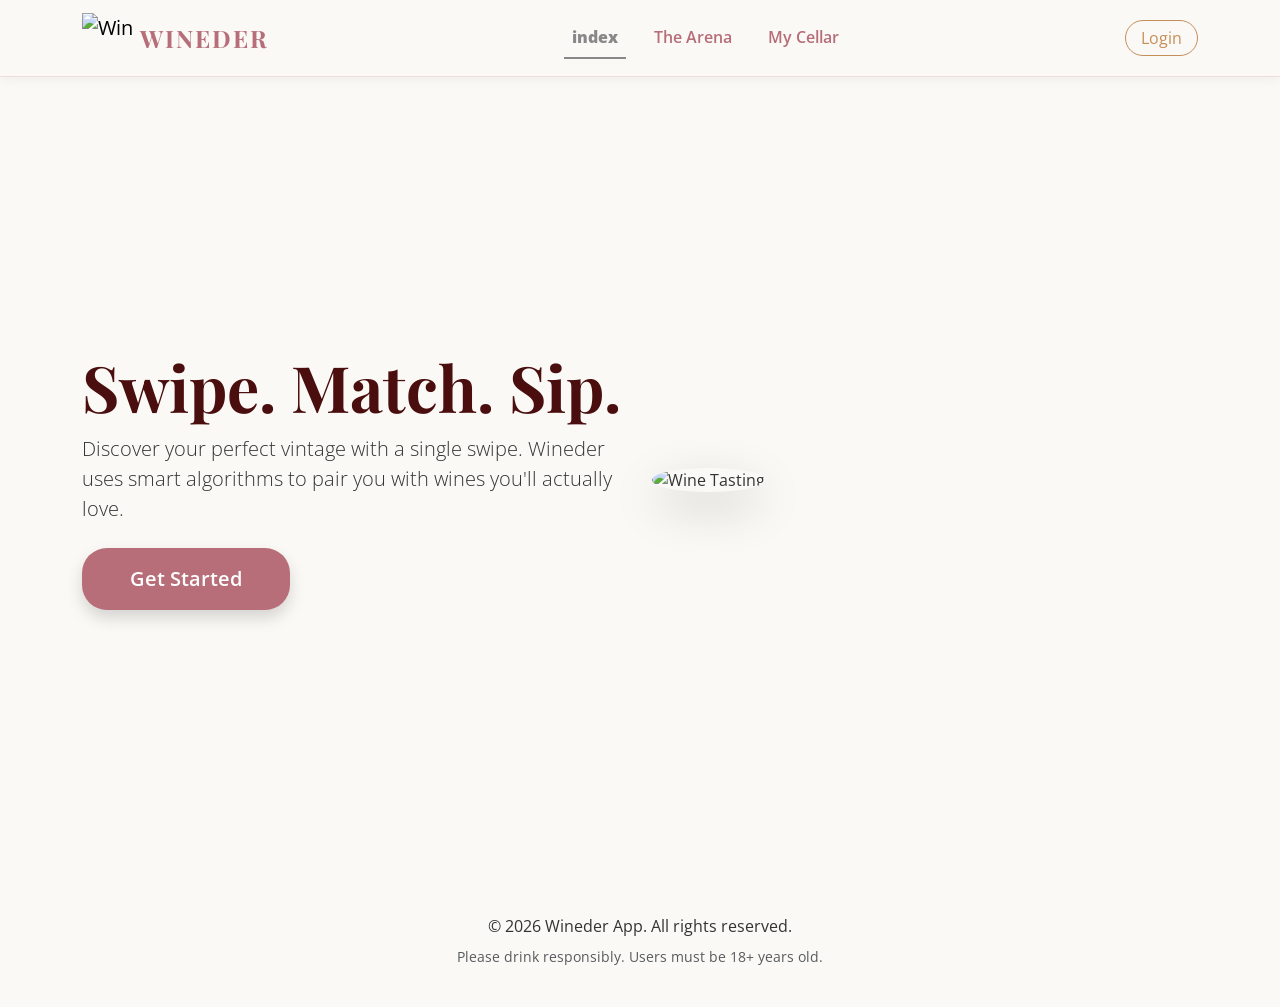
==== index.html @ 94b32fdc "Add files via upload" ====
<!DOCTYPE html>
<html lang="en">
<head>
    <meta charset="UTF-8">
    <meta name="viewport" content="width=device-width, initial-scale=1.0">
    <title>Wineder | Swipe. Match. Sip.</title>
    <!-- ספריות עיצוב חיצוניות -->
    <link rel="stylesheet" href="https://cdnjs.cloudflare.com/ajax/libs/font-awesome/6.0.0/css/all.min.css">
    <link href="https://cdn.jsdelivr.net/npm/bootstrap@5.3.0/dist/css/bootstrap.min.css" rel="stylesheet">
    <link href="https://fonts.googleapis.com/css2?family=Open+Sans:wght@400;600&family=Playfair+Display:wght@700&display=swap" rel="stylesheet">
     <!-- קובץ העיצוב הראשי של האתר -->
    <link rel="stylesheet" href="style.css">
</head>
<body>

 <!-- תפריט ניווט עליון -->
<nav class="navbar navbar-expand-lg sticky-top">
    <div class="container">
        <a class="navbar-brand d-flex align-items-center" href="index.html">
            <img src="images/logo.png" alt="Wineder Logo" width="50" height="50" class="me-2">
            <span class="brand-name" style="font-family: 'Playfair Display', serif; font-weight: 700; color: #B76E79; letter-spacing: 2px;">WINEDER</span>
        </a>
        
        <button class="navbar-toggler" type="button" data-bs-toggle="collapse" data-bs-target="#navbarNav">
            <span class="navbar-toggler-icon"></span>
        </button>

        <!-- קישורי ניווט באתר -->
        <div class="collapse navbar-collapse" id="navbarNav">
                <ul class="navbar-nav mx-auto">
                    <li class="nav-item"><a class="nav-link active" href="index.html">index</a></li>
                    
                    <li class="nav-item"><a class="nav-link" href="#" onclick="checkAccess(event, 'arena.html')">The Arena</a></li>
                    <li class="nav-item"><a class="nav-link" href="#" onclick="checkAccess(event, 'cellar.html')">My Cellar</a></li>
                </ul>
            <!-- אזור המשתמש לאחר התחברות -->
            <div id="userArea" class="d-flex align-items-center"></div>
        </div>
    </div>
</nav>
   
   <!-- התוכן של עמוד הבית -->
    <header class="hero-section d-flex align-items-center">
        <div class="container text-center text-lg-start">
            <div class="row align-items-center">
                <!-- טקסט פתיחה וכפתור התחלה -->
                <div class="col-lg-6 hero-text">
                    <h1 class="display-3 fw-bold">Swipe. Match. Sip.</h1>
                    <p class="lead mb-4">Discover your perfect vintage with a single swipe. Wineder uses smart algorithms to pair you with wines you'll actually love.</p>
                    <div class="d-grid d-sm-flex justify-content-center justify-content-lg-start">
                        <a href="login.html" class="btn btn-rose btn-lg px-5 py-3 shadow">Get Started</a>
                    </div>
                </div>
                <div class="col-lg-6 d-none d-lg-block">
                    <img src="https://images.unsplash.com/photo-1510812431401-41d2bd2722f3?q=80&w=1000&auto=format&fit=crop" alt="Wine Tasting" class="img-fluid rounded-circle shadow-lg hero-img">
                </div>
            </div>
        </div>
    </header>

    <!-- תחתית העמוד -->
    <footer class="py-4 mt-5">
        <div class="container text-center">
            <p class="mb-2">&copy; 2026 Wineder App. All rights reserved.</p>
            <p class="small text-muted">Please drink responsibly. Users must be 18+ years old.</p>
        </div>
    </footer>

    <!-- חלונית התחברות למשתמש לא מחובר -->
    <div id="loginModal" class="modal-overlay" style="display: none;">
        <div class="custom-modal-content text-center">
            <h3 style="color: #C68E58; font-family: 'Playfair Display', serif;">Login Required</h3>
            <p>Please log in to access the Arena or your Cellar.</p>
            <div class="d-grid gap-2">
                <button class="btn btn-rose" onclick="window.location.href='login.html'">Go to Login</button>
                <button class="btn btn-link text-muted" onclick="closeModal()">Close</button>
            </div>
        </div>
    </div>

    <script src="https://cdn.jsdelivr.net/npm/bootstrap@5.3.0/dist/js/bootstrap.bundle.min.js"></script>
    <script src="scriptlogin.js"></script>
</body>
</html>
---- style.css ----
/* קובץ זה אחראי על עיצוב עמוד הבית, תפריט ועיצובים בסיסיים*/

/* פלטת צבעים מרכזית */
:root {
    --rose: #B76E79;
    --gold: #C68E58;
    --pearl: #FAF9F6;
    --dark-wine: #4A0E0E;
}

/* הגדרות כלליות לגוף העמוד */
body {
    background-color: var(--pearl);
    font-family: 'Open Sans', sans-serif;
    color: #333;
}

/* פונט לכותרות*/
h1, h2, .brand-name {
    font-family: 'Playfair Display', serif;
}

/* עיצוב סרגל הניווט (תפריט עליון) */
.navbar {
    background-color: var(--pearl) !important;
    box-shadow: 0 2px 10px rgba(0,0,0,0.05);
    border-bottom: 1px solid rgba(183, 110, 121, 0.2);
}

.brand-name {
    color: var(--rose);
    font-size: 1.5rem;
    font-weight: bold;
    letter-spacing: 2px;
}

.nav-link {
    color: var(--rose) !important;
    font-weight: 600;
    transition: color 0.3s;
    margin: 0 10px;
}

/* כשעוברים עם העכבר יהיה זהב */
.nav-link:hover {
    color: var(--gold) !important;
}


/* הדגשת העמוד הנוכחי בתפריט */
.nav-link.active {
    color: #888888 !important;
    font-weight: 800;
    border-bottom: 2px solid #888888;
}

/* עיצוב אזור משתמש */
#userArea {
    font-family: 'Open Sans', sans-serif;
    color: var(--rose);
}

.btn-outline-gold {
    color: var(--gold);
    border-color: var(--gold);
    border-radius: 20px;
}

.btn-outline-gold:hover {
    background-color: var(--gold);
    color: white;
}

/* Hero Section */
.hero-section {
    min-height: 85vh;
    padding: 100px 0 60px 0;
}

.hero-text h1 {
    color: var(--dark-wine);
}

/* כפתור רוזה עם אפקט הגדלה במעבר עכבר */
.btn-rose {
    background-color: var(--rose);
    color: white;
    border: none;
    padding: 12px 30px;
    border-radius: 25px;
    font-weight: 600;
    transition: transform 0.2s, background-color 0.3s, opacity 0.3s;
}

.btn-rose:hover {
    background-color: #a35d68;
    color: white;
    opacity: 0.9;
    transform: scale(1.05);
}

/* עיצוב חלון קופץ */
.modal-overlay {
    position: fixed;
    top: 0;
    left: 0;
    width: 100%;
    height: 100%;
    background: rgba(0, 0, 0, 0.7);
    display: flex;
    justify-content: center;
    align-items: center;
    z-index: 3000;
}


.custom-modal-content {
    background: var(--pearl);
    padding: 40px;
    border-radius: 20px;
    border: 2px solid var(--gold);
    max-width: 350px;
    width: 90%;
    box-shadow: 0 10px 30px rgba(0,0,0,0.2);
}

/* אנימציית "לחיים" של כוסות יין */
.cheers-animation {
    font-size: 50px;
    color: var(--gold);
    margin-bottom: 20px;
    display: flex;
    justify-content: center;
    gap: 15px;
}

.left-glass {
    animation: toastLeft 1.5s infinite ease-in-out;
}

.right-glass {
    animation: toastRight 1.5s infinite ease-in-out;
    transform: scaleX(-1);
}

/* הגדרת תנועת האנימציה */
@keyframes toastLeft {
    0%, 100% { transform: rotate(0deg); }
    50% { transform: rotate(25deg) translateX(10px); }
}

@keyframes toastRight {
    0%, 100% { transform: scaleX(-1) rotate(0deg); }
    50% { transform: scaleX(-1) rotate(25deg) translateX(10px); }
}
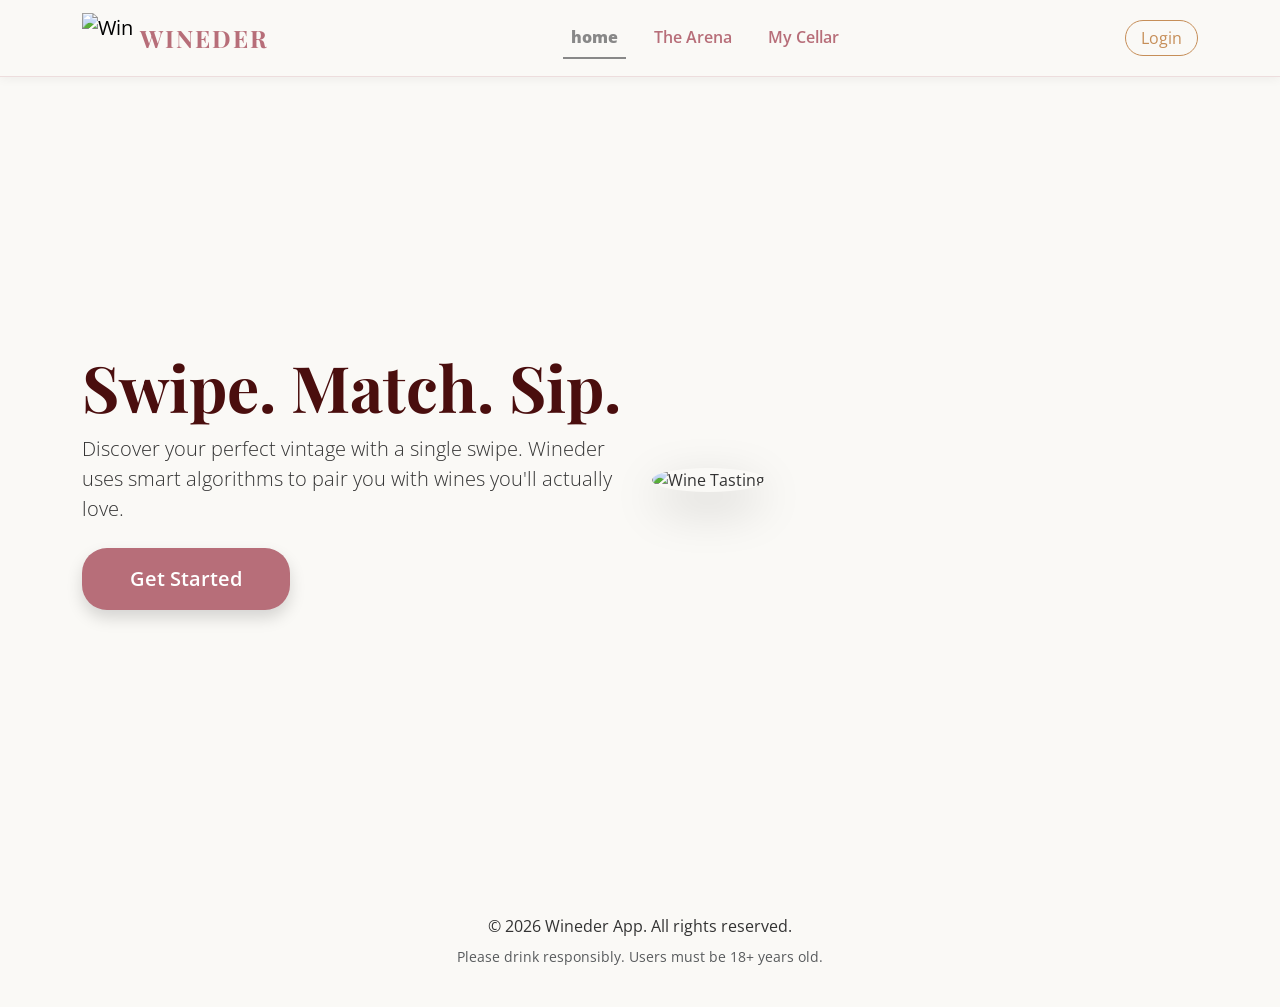
==== commit f5ec70c1: "Merge branch 'main' into nitzan" ====
--- a/index.html
+++ b/index.html
@@ -4,17 +4,22 @@
     <meta charset="UTF-8">
     <meta name="viewport" content="width=device-width, initial-scale=1.0">
     <title>Wineder | Swipe. Match. Sip.</title>
-    <!-- ספריות עיצוב חיצוניות -->
     <link rel="stylesheet" href="https://cdnjs.cloudflare.com/ajax/libs/font-awesome/6.0.0/css/all.min.css">
     <link href="https://cdn.jsdelivr.net/npm/bootstrap@5.3.0/dist/css/bootstrap.min.css" rel="stylesheet">
     <link href="https://fonts.googleapis.com/css2?family=Open+Sans:wght@400;600&family=Playfair+Display:wght@700&display=swap" rel="stylesheet">
-     <!-- קובץ העיצוב הראשי של האתר -->
     <link rel="stylesheet" href="style.css">
+
+    <style>
+        .profile-stat { padding: 15px 0; }
+        .border-stat { border-left: 1px solid #f0e2e4; border-right: 1px solid #f0e2e4; }
+        .profile-icon { font-size: 1.8rem; color: #C68E58; }
+        .stat-label { font-size: 0.75rem; letter-spacing: 1px; color: #888; font-weight: bold; margin-bottom: 8px; text-transform: uppercase; }
+        .stat-value { font-size: 1.4rem; color: #B76E79; font-weight: bold; margin: 0; }
+    </style>
 </head>
 <body>
 
- <!-- תפריט ניווט עליון -->
-<nav class="navbar navbar-expand-lg sticky-top">
+ <nav class="navbar navbar-expand-lg sticky-top">
     <div class="container">
         <a class="navbar-brand d-flex align-items-center" href="index.html">
             <img src="images/logo.png" alt="Wineder Logo" width="50" height="50" class="me-2">
@@ -25,30 +30,25 @@
             <span class="navbar-toggler-icon"></span>
         </button>
 
-        <!-- קישורי ניווט באתר -->
         <div class="collapse navbar-collapse" id="navbarNav">
                 <ul class="navbar-nav mx-auto">
-                    <li class="nav-item"><a class="nav-link active" href="index.html">index</a></li>
-                    
+                    <li class="nav-item"><a class="nav-link active" href="index.html">home</a></li>
                     <li class="nav-item"><a class="nav-link" href="#" onclick="checkAccess(event, 'arena.html')">The Arena</a></li>
                     <li class="nav-item"><a class="nav-link" href="#" onclick="checkAccess(event, 'cellar.html')">My Cellar</a></li>
                 </ul>
-            <!-- אזור המשתמש לאחר התחברות -->
             <div id="userArea" class="d-flex align-items-center"></div>
         </div>
     </div>
 </nav>
    
-   <!-- התוכן של עמוד הבית -->
-    <header class="hero-section d-flex align-items-center">
+   <header class="hero-section d-flex align-items-center">
         <div class="container text-center text-lg-start">
             <div class="row align-items-center">
-                <!-- טקסט פתיחה וכפתור התחלה -->
                 <div class="col-lg-6 hero-text">
                     <h1 class="display-3 fw-bold">Swipe. Match. Sip.</h1>
                     <p class="lead mb-4">Discover your perfect vintage with a single swipe. Wineder uses smart algorithms to pair you with wines you'll actually love.</p>
                     <div class="d-grid d-sm-flex justify-content-center justify-content-lg-start">
-                        <a href="login.html" class="btn btn-rose btn-lg px-5 py-3 shadow">Get Started</a>
+                        <a href="login.html" id="getStartedBtn" class="btn btn-rose btn-lg px-5 py-3 shadow">Get Started</a>
                     </div>
                 </div>
                 <div class="col-lg-6 d-none d-lg-block">
@@ -58,7 +58,35 @@
         </div>
     </header>
 
-    <!-- תחתית העמוד -->
+    <section id="taste-profile-section" class="taste-profile-section d-none">
+        <div class="container text-center">
+            <h2 class="taste-profile-title mb-4">Your Taste Profile</h2>
+            <div class="row justify-content-center">
+                <div class="col-md-8">
+                    <div class="taste-profile-card">
+                        <div class="row align-items-center text-center">
+                            <div class="col-sm-4 profile-stat">
+                                <i class="fas fa-wine-bottle profile-icon mb-2"></i>
+                                <div class="stat-label">Wines in Cellar</div>
+                                <h3 class="stat-value" id="tp-total-wines">0</h3>
+                            </div>
+                            <div class="col-sm-4 profile-stat border-stat">
+                                <i class="fas fa-chart-pie profile-icon mb-2"></i>
+                                <div class="stat-label">Your Vibe</div>
+                                <h3 class="stat-value" id="tp-vibe">-</h3>
+                            </div>
+                            <div class="col-sm-4 profile-stat">
+                                <i class="fas fa-heart profile-icon mb-2"></i>
+                                <div class="stat-label">Latest Match</div>
+                                <h3 class="stat-value" id="tp-latest-match">-</h3>
+                            </div>
+                        </div>
+                    </div>
+                </div>
+            </div>
+        </div>
+    </section>
+
     <footer class="py-4 mt-5">
         <div class="container text-center">
             <p class="mb-2">&copy; 2026 Wineder App. All rights reserved.</p>
@@ -66,7 +94,6 @@
         </div>
     </footer>
 
-    <!-- חלונית התחברות למשתמש לא מחובר -->
     <div id="loginModal" class="modal-overlay" style="display: none;">
         <div class="custom-modal-content text-center">
             <h3 style="color: #C68E58; font-family: 'Playfair Display', serif;">Login Required</h3>
@@ -80,5 +107,6 @@
 
     <script src="https://cdn.jsdelivr.net/npm/bootstrap@5.3.0/dist/js/bootstrap.bundle.min.js"></script>
     <script src="scriptlogin.js"></script>
+    <script src="scripthome.js"></script>
 </body>
 </html>
